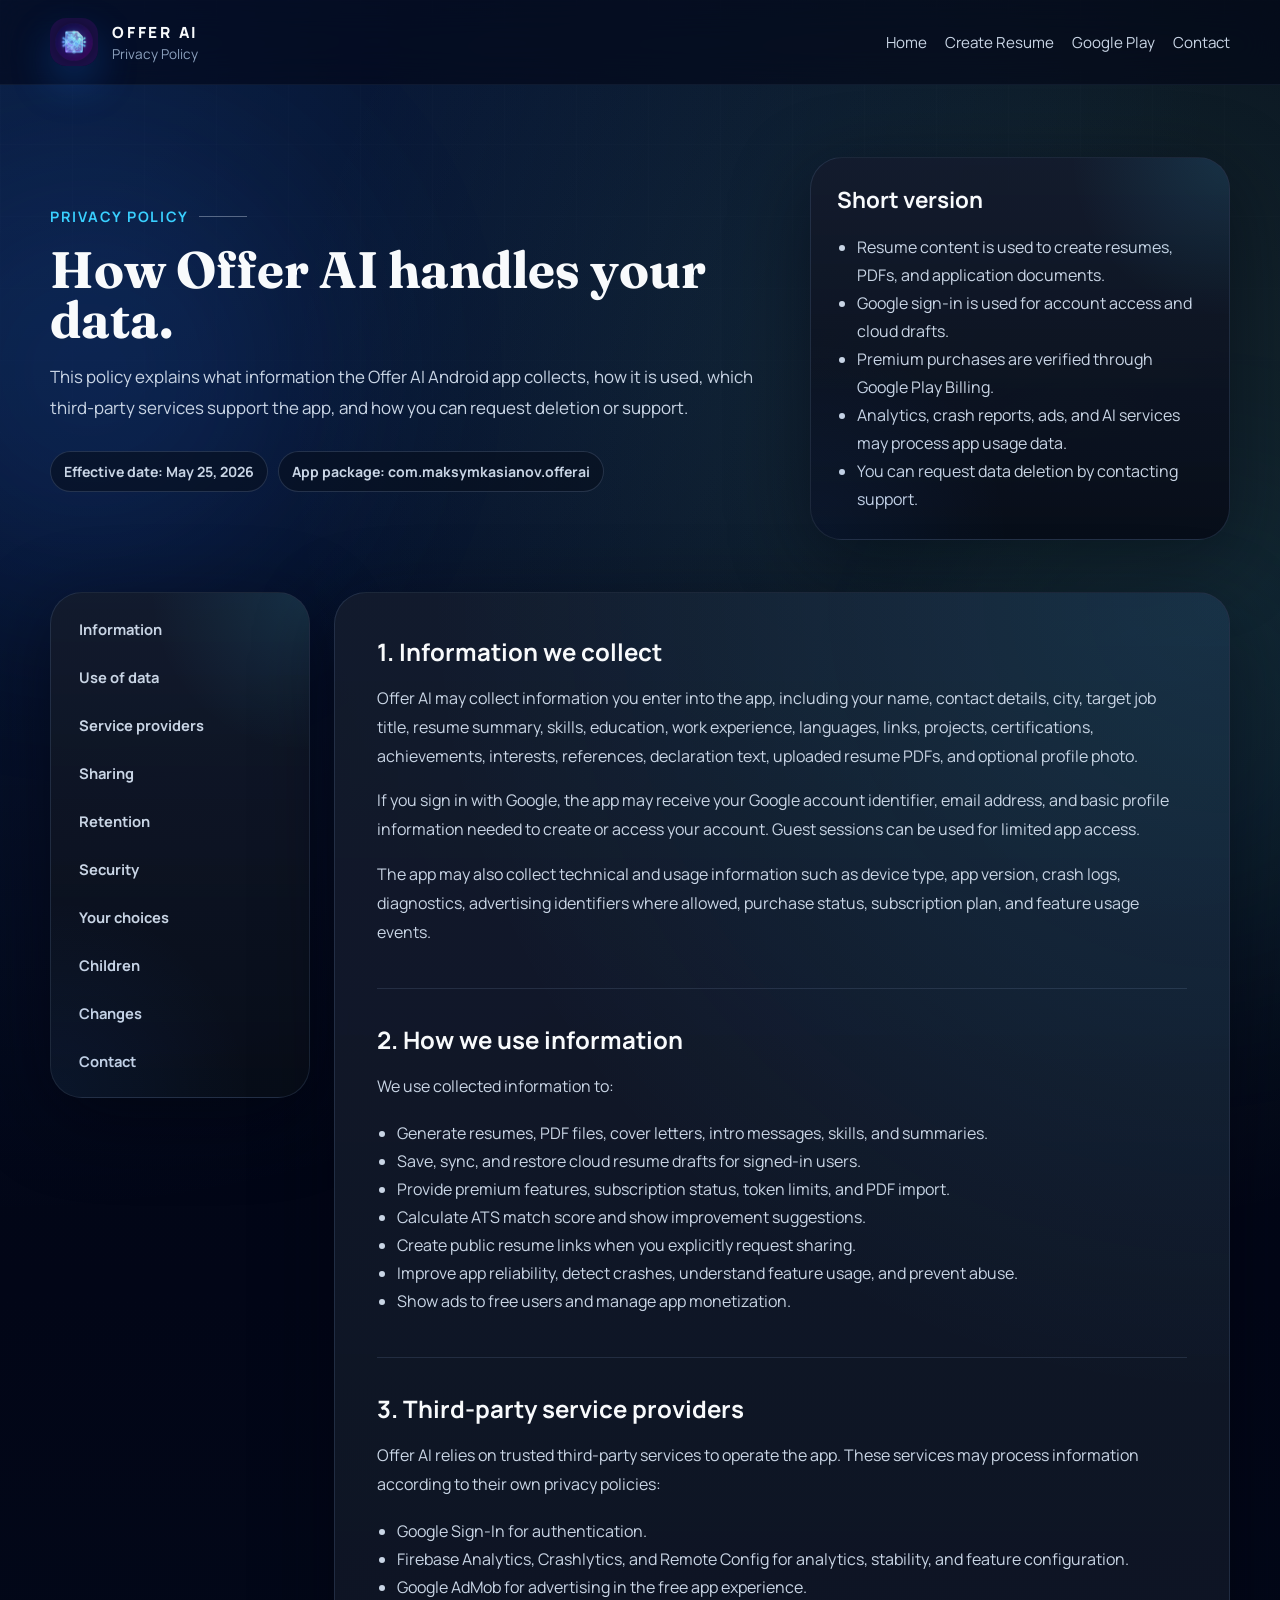
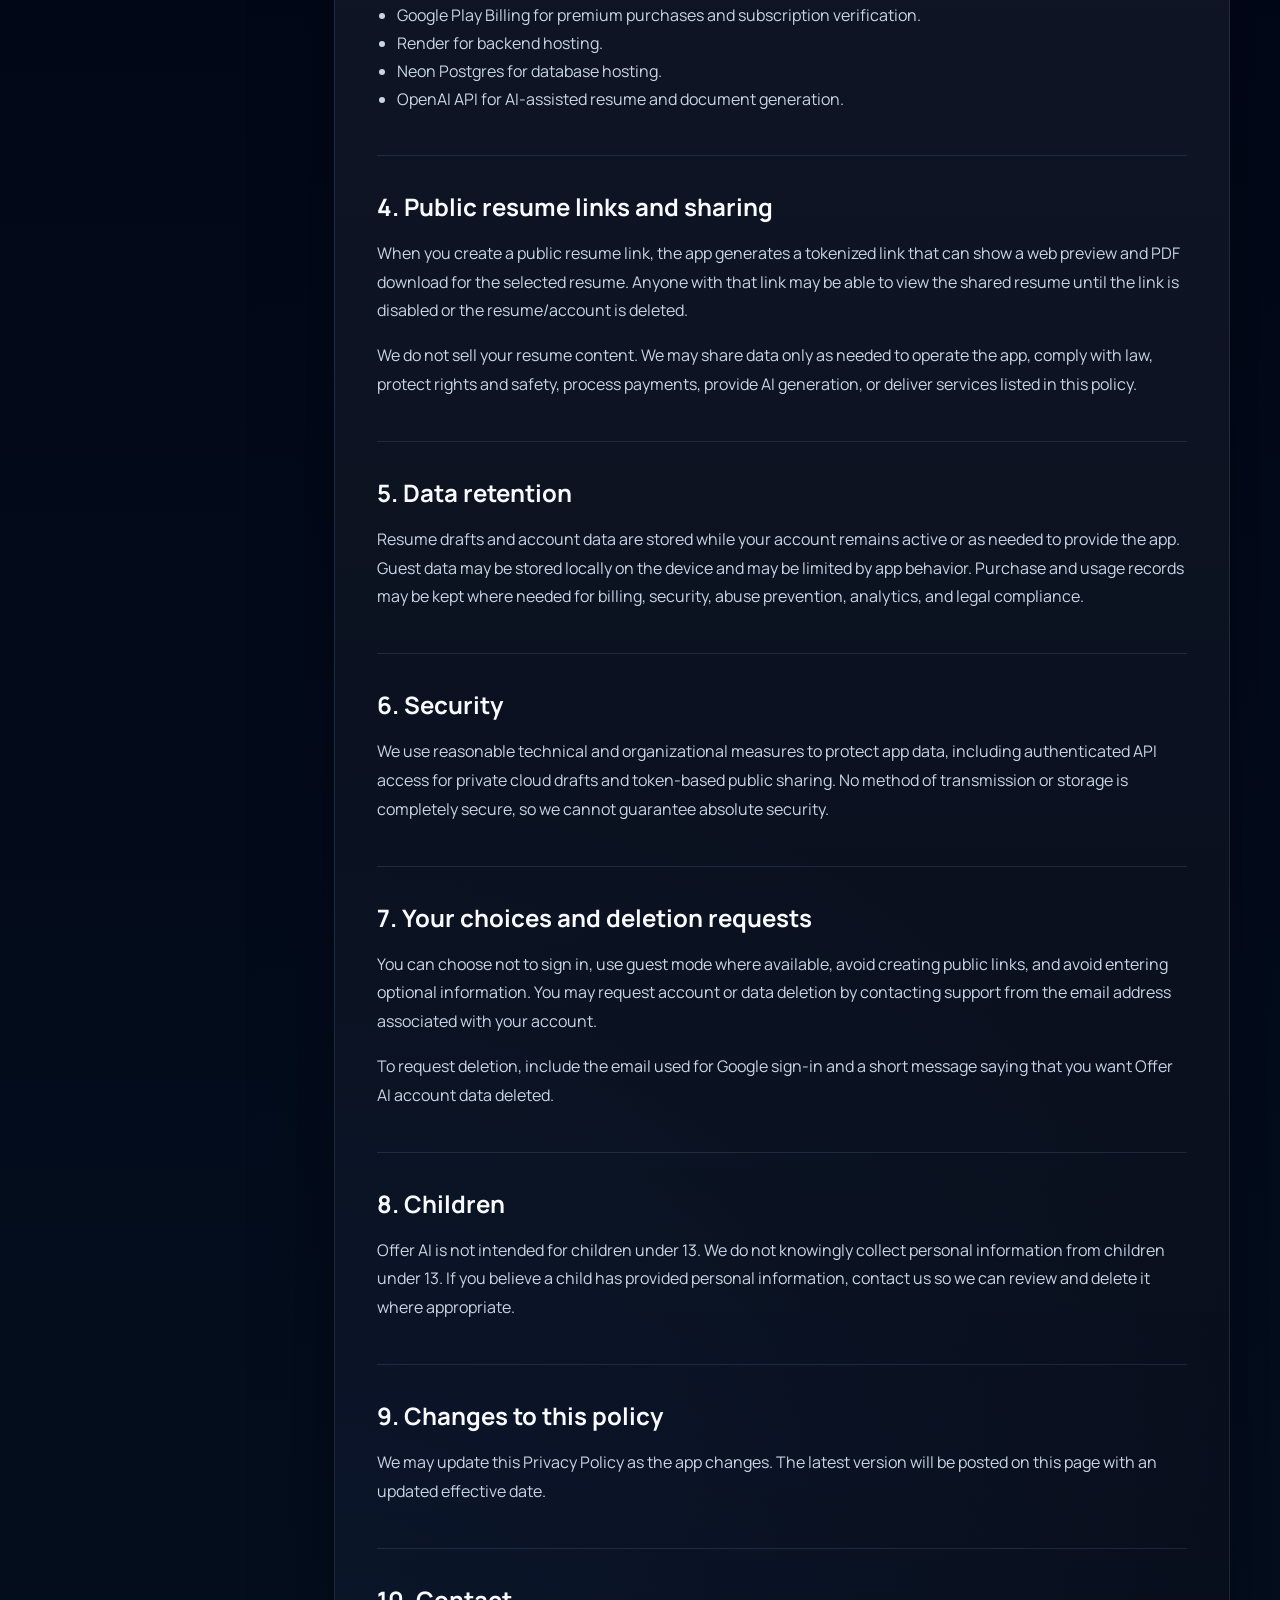
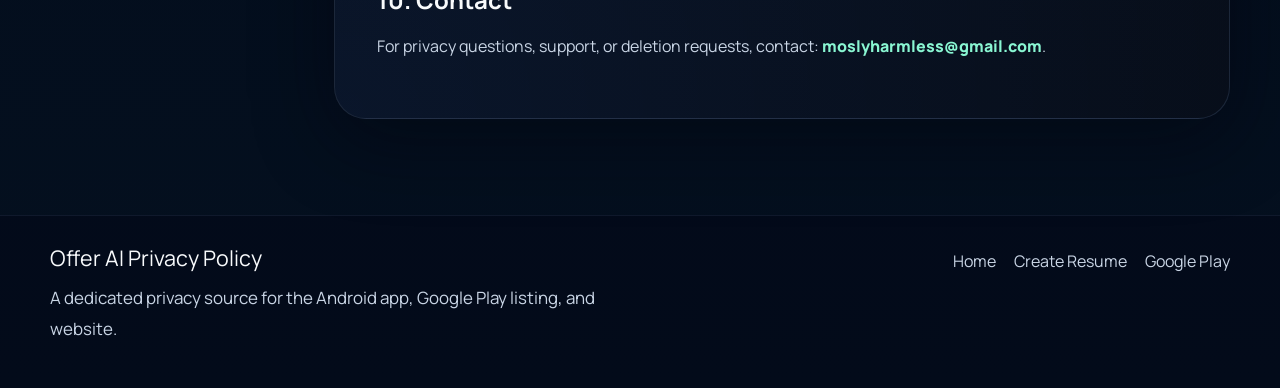
==== privacy.html @ 7796acc6 "Add privacy page & new release UI Introduce a dedicated privacy.html and update the homepage to prom" ====
<!DOCTYPE html>
<html lang="en">
<head>
    <meta charset="utf-8">
    <meta name="viewport" content="width=device-width, initial-scale=1">
    <title>Privacy Policy | Offer AI</title>
    <meta
        name="description"
        content="Privacy Policy for Offer AI, an AI resume builder and application kit app for Android."
    >
    <meta name="theme-color" content="#020617">
    <meta property="og:title" content="Privacy Policy | Offer AI">
    <meta
        property="og:description"
        content="How Offer AI collects, uses, stores, and protects app data."
    >
    <meta property="og:type" content="website">
    <meta property="og:image" content="./assets/img/feature-graphic.png">
    <link rel="icon" type="image/png" href="./assets/img/app-icon.png">
    <link rel="preconnect" href="https://fonts.googleapis.com">
    <link rel="preconnect" href="https://fonts.gstatic.com" crossorigin>
    <link
        href="https://fonts.googleapis.com/css2?family=Fraunces:opsz,wght@9..144,600;9..144,700&family=Manrope:wght@400;500;600;700;800&display=swap"
        rel="stylesheet"
    >
    <link rel="stylesheet" href="./styles.css">
    <script defer src="./site-config.js"></script>
    <script defer src="./script.js"></script>
</head>
<body class="privacy-page">
    <div class="page-glow page-glow-left"></div>
    <div class="page-glow page-glow-right"></div>

    <header class="site-header">
        <div class="container header-inner">
            <a class="brand" href="./index.html" aria-label="Offer AI home">
                <img src="./assets/img/app-icon.png" alt="Offer AI icon" class="brand-mark">
                <span class="brand-copy">
                    <span class="brand-name">Offer AI</span>
                    <span class="brand-subtitle">Privacy Policy</span>
                </span>
            </a>

            <nav class="site-nav" aria-label="Privacy navigation">
                <a href="./index.html">Home</a>
                <a href="./create-resume.html">Create Resume</a>
                <a id="play-store-link" href="#" target="_blank" rel="noreferrer">Google Play</a>
                <a href="#contact-policy">Contact</a>
            </nav>
        </div>
    </header>

    <main>
        <section class="policy-hero">
            <div class="container policy-hero-grid">
                <div>
                    <div class="eyebrow">Privacy Policy</div>
                    <h1>How Offer AI handles your data.</h1>
                    <p>
                        This policy explains what information the Offer AI Android app collects,
                        how it is used, which third-party services support the app, and how you can
                        request deletion or support.
                    </p>
                    <div class="policy-meta">
                        <span>Effective date: May 25, 2026</span>
                        <span>App package: com.maksymkasianov.offerai</span>
                    </div>
                </div>

                <div class="policy-summary-card surface-card">
                    <h2>Short version</h2>
                    <ul>
                        <li>Resume content is used to create resumes, PDFs, and application documents.</li>
                        <li>Google sign-in is used for account access and cloud drafts.</li>
                        <li>Premium purchases are verified through Google Play Billing.</li>
                        <li>Analytics, crash reports, ads, and AI services may process app usage data.</li>
                        <li>You can request data deletion by contacting support.</li>
                    </ul>
                </div>
            </div>
        </section>

        <section class="content-section policy-section">
            <div class="container policy-layout">
                <aside class="policy-nav surface-card" aria-label="Policy sections">
                    <a href="#information">Information</a>
                    <a href="#usage">Use of data</a>
                    <a href="#services">Service providers</a>
                    <a href="#sharing">Sharing</a>
                    <a href="#retention">Retention</a>
                    <a href="#security">Security</a>
                    <a href="#rights">Your choices</a>
                    <a href="#children">Children</a>
                    <a href="#changes">Changes</a>
                    <a href="#contact-policy">Contact</a>
                </aside>

                <article class="policy-card surface-card">
                    <section id="information">
                        <h2>1. Information we collect</h2>
                        <p>
                            Offer AI may collect information you enter into the app, including your
                            name, contact details, city, target job title, resume summary, skills,
                            education, work experience, languages, links, projects, certifications,
                            achievements, interests, references, declaration text, uploaded resume
                            PDFs, and optional profile photo.
                        </p>
                        <p>
                            If you sign in with Google, the app may receive your Google account
                            identifier, email address, and basic profile information needed to create
                            or access your account. Guest sessions can be used for limited app access.
                        </p>
                        <p>
                            The app may also collect technical and usage information such as device
                            type, app version, crash logs, diagnostics, advertising identifiers where
                            allowed, purchase status, subscription plan, and feature usage events.
                        </p>
                    </section>

                    <section id="usage">
                        <h2>2. How we use information</h2>
                        <p>We use collected information to:</p>
                        <ul>
                            <li>Generate resumes, PDF files, cover letters, intro messages, skills, and summaries.</li>
                            <li>Save, sync, and restore cloud resume drafts for signed-in users.</li>
                            <li>Provide premium features, subscription status, token limits, and PDF import.</li>
                            <li>Calculate ATS match score and show improvement suggestions.</li>
                            <li>Create public resume links when you explicitly request sharing.</li>
                            <li>Improve app reliability, detect crashes, understand feature usage, and prevent abuse.</li>
                            <li>Show ads to free users and manage app monetization.</li>
                        </ul>
                    </section>

                    <section id="services">
                        <h2>3. Third-party service providers</h2>
                        <p>
                            Offer AI relies on trusted third-party services to operate the app. These
                            services may process information according to their own privacy policies:
                        </p>
                        <ul>
                            <li>Google Sign-In for authentication.</li>
                            <li>Firebase Analytics, Crashlytics, and Remote Config for analytics, stability, and feature configuration.</li>
                            <li>Google AdMob for advertising in the free app experience.</li>
                            <li>Google Play Billing for premium purchases and subscription verification.</li>
                            <li>Render for backend hosting.</li>
                            <li>Neon Postgres for database hosting.</li>
                            <li>OpenAI API for AI-assisted resume and document generation.</li>
                        </ul>
                    </section>

                    <section id="sharing">
                        <h2>4. Public resume links and sharing</h2>
                        <p>
                            When you create a public resume link, the app generates a tokenized link
                            that can show a web preview and PDF download for the selected resume.
                            Anyone with that link may be able to view the shared resume until the
                            link is disabled or the resume/account is deleted.
                        </p>
                        <p>
                            We do not sell your resume content. We may share data only as needed to
                            operate the app, comply with law, protect rights and safety, process
                            payments, provide AI generation, or deliver services listed in this policy.
                        </p>
                    </section>

                    <section id="retention">
                        <h2>5. Data retention</h2>
                        <p>
                            Resume drafts and account data are stored while your account remains
                            active or as needed to provide the app. Guest data may be stored locally
                            on the device and may be limited by app behavior. Purchase and usage
                            records may be kept where needed for billing, security, abuse prevention,
                            analytics, and legal compliance.
                        </p>
                    </section>

                    <section id="security">
                        <h2>6. Security</h2>
                        <p>
                            We use reasonable technical and organizational measures to protect app
                            data, including authenticated API access for private cloud drafts and
                            token-based public sharing. No method of transmission or storage is
                            completely secure, so we cannot guarantee absolute security.
                        </p>
                    </section>

                    <section id="rights">
                        <h2>7. Your choices and deletion requests</h2>
                        <p>
                            You can choose not to sign in, use guest mode where available, avoid
                            creating public links, and avoid entering optional information. You may
                            request account or data deletion by contacting support from the email
                            address associated with your account.
                        </p>
                        <p>
                            To request deletion, include the email used for Google sign-in and a short
                            message saying that you want Offer AI account data deleted.
                        </p>
                    </section>

                    <section id="children">
                        <h2>8. Children</h2>
                        <p>
                            Offer AI is not intended for children under 13. We do not knowingly collect
                            personal information from children under 13. If you believe a child has
                            provided personal information, contact us so we can review and delete it
                            where appropriate.
                        </p>
                    </section>

                    <section id="changes">
                        <h2>9. Changes to this policy</h2>
                        <p>
                            We may update this Privacy Policy as the app changes. The latest version
                            will be posted on this page with an updated effective date.
                        </p>
                    </section>

                    <section id="contact-policy">
                        <h2>10. Contact</h2>
                        <p>
                            For privacy questions, support, or deletion requests, contact:
                            <a href="mailto:moslyharmless@gmail.com">moslyharmless@gmail.com</a>.
                        </p>
                    </section>
                </article>
            </div>
        </section>
    </main>

    <footer class="site-footer">
        <div class="container footer-inner">
            <div>
                <div class="footer-brand">Offer AI Privacy Policy</div>
                <p class="footer-copy">
                    A dedicated privacy source for the Android app, Google Play listing, and website.
                </p>
            </div>

            <div class="footer-links">
                <a href="./index.html">Home</a>
                <a href="./create-resume.html">Create Resume</a>
                <a id="footer-play-link" href="#" target="_blank" rel="noreferrer">Google Play</a>
            </div>
        </div>
    </footer>
</body>
</html>
---- styles.css ----
:root {
    --bg: #020617;
    --surface: rgba(11, 17, 32, 0.82);
    --surface-strong: rgba(23, 32, 51, 0.92);
    --surface-border: rgba(72, 93, 129, 0.32);
    --text: #f8fafc;
    --muted: #c9d5e5;
    --muted-soft: #8da2bf;
    --cyan: #39d0ff;
    --mint: #89f6d2;
    --blue: #2c7bff;
    --rose: #ff8a9a;
    --amber: #ffd166;
    --glow: rgba(57, 208, 255, 0.2);
    --shadow: 0 20px 80px rgba(1, 4, 12, 0.48);
    --radius-xl: 32px;
    --radius-lg: 24px;
    --radius-md: 18px;
    --radius-sm: 14px;
    --container: 1180px;
    --ease: cubic-bezier(0.22, 1, 0.36, 1);
}

* {
    box-sizing: border-box;
}

html {
    scroll-behavior: smooth;
}

body {
    margin: 0;
    min-width: 320px;
    font-family: "Manrope", sans-serif;
    color: var(--text);
    background:
        radial-gradient(circle at top left, rgba(44, 123, 255, 0.2), transparent 32%),
        radial-gradient(circle at 85% 12%, rgba(137, 246, 210, 0.14), transparent 24%),
        linear-gradient(180deg, #030917 0%, #020617 36%, #04101f 100%);
    overflow-x: hidden;
}

body::before {
    content: "";
    position: fixed;
    inset: 0;
    pointer-events: none;
    background:
        linear-gradient(rgba(255, 255, 255, 0.018) 1px, transparent 1px),
        linear-gradient(90deg, rgba(255, 255, 255, 0.018) 1px, transparent 1px);
    background-size: 72px 72px;
    mask-image: linear-gradient(180deg, rgba(0, 0, 0, 0.78), transparent 72%);
    z-index: 0;
}

img {
    display: block;
    max-width: 100%;
}

a {
    color: inherit;
    text-decoration: none;
}

button,
input,
select,
textarea {
    font: inherit;
}

.page-glow {
    position: fixed;
    inset: auto;
    width: 420px;
    height: 420px;
    border-radius: 50%;
    filter: blur(120px);
    opacity: 0.35;
    pointer-events: none;
    z-index: 0;
}

.page-glow-left {
    top: 160px;
    left: -120px;
    background: rgba(44, 123, 255, 0.45);
}

.page-glow-right {
    top: 520px;
    right: -120px;
    background: rgba(57, 208, 255, 0.22);
}

.container {
    position: relative;
    z-index: 1;
    width: min(calc(100% - 40px), var(--container));
    margin: 0 auto;
}

.site-header {
    position: sticky;
    top: 0;
    z-index: 10;
    backdrop-filter: blur(18px);
    background: rgba(2, 6, 23, 0.6);
    border-bottom: 1px solid rgba(95, 117, 155, 0.12);
}

.header-inner {
    display: flex;
    align-items: center;
    justify-content: space-between;
    gap: 20px;
    padding: 18px 0;
}

.brand {
    display: inline-flex;
    align-items: center;
    gap: 14px;
}

.brand-mark {
    width: 48px;
    height: 48px;
    border-radius: 16px;
    box-shadow: 0 18px 40px rgba(22, 121, 255, 0.25);
}

.brand-copy {
    display: flex;
    flex-direction: column;
    gap: 2px;
}

.brand-name {
    font-size: 0.96rem;
    font-weight: 800;
    letter-spacing: 0.18em;
    text-transform: uppercase;
}

.brand-subtitle {
    font-size: 0.85rem;
    color: var(--muted-soft);
}

.site-nav {
    display: flex;
    flex-wrap: wrap;
    justify-content: flex-end;
    gap: 18px;
}

.site-nav a {
    color: var(--muted);
    font-size: 0.95rem;
    transition: color 0.22s ease;
}

.site-nav a:hover,
.site-nav a:focus-visible {
    color: var(--text);
}

.hero-section {
    padding: 72px 0 28px;
}

.hero-grid {
    display: grid;
    grid-template-columns: minmax(0, 1fr) minmax(340px, 490px);
    align-items: center;
    gap: 44px;
}

.eyebrow {
    display: inline-flex;
    align-items: center;
    gap: 10px;
    color: var(--cyan);
    font-size: 0.9rem;
    font-weight: 700;
    letter-spacing: 0.12em;
    text-transform: uppercase;
}

.eyebrow::after {
    content: "";
    width: 48px;
    height: 1px;
    background: rgba(201, 213, 229, 0.4);
}

.hero-copy h1,
.section-heading h2 {
    margin: 18px 0 0;
    font-family: "Fraunces", serif;
    font-size: clamp(3.2rem, 5vw, 5.3rem);
    line-height: 0.96;
    letter-spacing: 0;
}

.hero-lead,
.section-heading p,
.stat-card p,
.feature-card p,
.review-card p,
.contact-copy p,
.footer-copy,
.hero-note {
    color: var(--muted);
    font-size: 1.06rem;
    line-height: 1.8;
}

.hero-lead {
    max-width: 640px;
    margin: 24px 0 0;
}

.hero-actions,
.form-actions {
    display: flex;
    flex-wrap: wrap;
    gap: 14px;
    margin-top: 32px;
}

.button {
    display: inline-flex;
    align-items: center;
    justify-content: center;
    min-height: 54px;
    padding: 0 22px;
    border-radius: 999px;
    border: 1px solid transparent;
    font-size: 0.98rem;
    font-weight: 700;
    transition:
        transform 0.22s var(--ease),
        box-shadow 0.22s var(--ease),
        border-color 0.22s var(--ease),
        background 0.22s var(--ease);
}

.button:hover,
.button:focus-visible {
    transform: translateY(-1px);
}

.button-primary {
    color: #04101f;
    background: linear-gradient(135deg, var(--cyan), var(--mint));
    box-shadow: 0 18px 50px rgba(57, 208, 255, 0.28);
}

.button-primary:hover,
.button-primary:focus-visible {
    box-shadow: 0 24px 70px rgba(57, 208, 255, 0.36);
}

.button-secondary {
    color: var(--text);
    border-color: rgba(129, 151, 188, 0.28);
    background: rgba(10, 18, 34, 0.48);
}

.button-secondary:hover,
.button-secondary:focus-visible {
    border-color: rgba(141, 162, 191, 0.46);
    background: rgba(15, 24, 42, 0.8);
}

.hero-pills {
    display: flex;
    flex-wrap: wrap;
    gap: 12px;
    margin-top: 30px;
}

.hero-pills span,
.stat-label,
.feature-kicker {
    display: inline-flex;
    align-items: center;
    padding: 10px 14px;
    border-radius: 999px;
    color: var(--muted);
    background: rgba(10, 18, 34, 0.62);
    border: 1px solid rgba(107, 127, 161, 0.18);
    font-size: 0.9rem;
    font-weight: 600;
}

.hero-note {
    max-width: 640px;
    margin-top: 18px;
}

.hero-visual {
    position: relative;
    min-height: 640px;
}

.hero-card {
    position: absolute;
    overflow: hidden;
    border: 1px solid rgba(106, 128, 165, 0.18);
    border-radius: 32px;
    background: rgba(11, 17, 32, 0.72);
    box-shadow: var(--shadow);
    transform: translateZ(0);
    transition: transform 0.35s var(--ease), border-color 0.35s var(--ease);
}

.hero-card:hover {
    border-color: rgba(137, 246, 210, 0.38);
    transform: translateY(-4px);
}

.hero-card img {
    width: 100%;
    height: 100%;
    object-fit: cover;
}

.hero-card-main {
    right: 20px;
    top: 24px;
    width: min(100%, 320px);
    height: 620px;
}

.hero-card-float {
    width: 190px;
    height: 396px;
}

.hero-card-left {
    left: 0;
    bottom: 72px;
}

.hero-card-right {
    right: 0;
    bottom: 0;
}

.stat-section {
    padding: 12px 0 12px;
}

.stat-grid,
.feature-grid,
.review-grid,
.contact-grid {
    display: grid;
    gap: 20px;
}

.stat-grid {
    grid-template-columns: repeat(3, minmax(0, 1fr));
}

.surface-card {
    position: relative;
    overflow: hidden;
    border: 1px solid var(--surface-border);
    border-radius: var(--radius-xl);
    background:
        linear-gradient(180deg, rgba(25, 35, 54, 0.55), rgba(7, 13, 24, 0.85)),
        var(--surface);
    box-shadow: var(--shadow);
}

.surface-card::before {
    content: "";
    position: absolute;
    inset: 0;
    background:
        radial-gradient(circle at top right, rgba(57, 208, 255, 0.12), transparent 28%),
        radial-gradient(circle at bottom left, rgba(44, 123, 255, 0.08), transparent 35%);
    pointer-events: none;
}

.stat-card,
.feature-card,
.review-card,
.feedback-form {
    padding: 26px 26px 28px;
}

.release-section {
    padding-top: 78px;
}

.release-grid {
    display: grid;
    grid-template-columns: minmax(0, 0.95fr) minmax(0, 1.05fr);
    gap: 28px;
    align-items: stretch;
}

.release-heading {
    margin-bottom: 0;
    align-self: center;
}

.release-panel {
    display: grid;
    grid-template-columns: repeat(2, minmax(0, 1fr));
    gap: 14px;
    padding: 18px;
    border: 1px solid rgba(137, 246, 210, 0.16);
    border-radius: var(--radius-xl);
    background:
        radial-gradient(circle at 10% 20%, rgba(137, 246, 210, 0.12), transparent 32%),
        radial-gradient(circle at 90% 10%, rgba(57, 208, 255, 0.16), transparent 34%),
        rgba(6, 13, 26, 0.72);
    box-shadow: var(--shadow);
}

.release-item {
    min-height: 188px;
    padding: 20px;
    border: 1px solid rgba(106, 128, 165, 0.2);
    border-radius: var(--radius-lg);
    background: rgba(8, 15, 29, 0.68);
}

.release-item span,
.poster-copy span {
    display: inline-flex;
    min-height: 30px;
    align-items: center;
    padding: 0 11px;
    border-radius: 999px;
    color: #06111f;
    background: linear-gradient(135deg, var(--cyan), var(--mint));
    font-size: 0.75rem;
    font-weight: 900;
    text-transform: uppercase;
}

.release-item h3 {
    margin: 20px 0 0;
    font-size: 1.22rem;
}

.release-item p {
    margin: 10px 0 0;
    color: var(--muted);
    line-height: 1.65;
}

.stat-card strong,
.feature-card h3,
.review-card h3,
.contact-copy h2,
.footer-brand {
    display: block;
    margin-top: 18px;
    font-size: 1.34rem;
    line-height: 1.35;
}

.content-section {
    padding: 92px 0 0;
}

section[id] {
    scroll-margin-top: 112px;
}

.section-heading {
    max-width: 760px;
    margin-bottom: 34px;
}

.section-heading h2 {
    font-size: clamp(2.4rem, 4vw, 4.3rem);
}

.feature-grid {
    grid-template-columns: repeat(2, minmax(0, 1fr));
}

.feature-card {
    min-height: 230px;
}

.feature-kicker {
    color: var(--cyan);
}

.template-showcase {
    padding-top: 86px;
}

.showcase-grid {
    display: grid;
    grid-template-columns: minmax(220px, 0.78fr) minmax(220px, 0.78fr) minmax(0, 1fr);
    gap: 22px;
    align-items: center;
}

.premium-poster {
    position: relative;
    min-height: 540px;
    overflow: hidden;
    border: 1px solid rgba(137, 246, 210, 0.18);
    border-radius: 34px;
    background:
        radial-gradient(circle at top, rgba(57, 208, 255, 0.18), transparent 38%),
        rgba(4, 11, 23, 0.88);
    box-shadow: var(--shadow);
}

.poster-secondary {
    transform: translateY(42px);
}

.premium-poster img {
    width: 100%;
    height: 100%;
    min-height: 540px;
    object-fit: cover;
    opacity: 0.78;
}

.premium-poster::after {
    content: "";
    position: absolute;
    inset: 0;
    background: linear-gradient(180deg, transparent 38%, rgba(2, 6, 23, 0.92));
}

.poster-copy {
    position: absolute;
    z-index: 1;
    left: 20px;
    right: 20px;
    bottom: 22px;
}

.poster-copy strong {
    display: block;
    margin-top: 14px;
    font-size: 1.52rem;
    line-height: 1.15;
}

.showcase-copy h2,
.privacy-preview h2,
.policy-hero h1 {
    margin: 18px 0 0;
    font-family: "Fraunces", serif;
    font-size: clamp(2.4rem, 4vw, 4.4rem);
    line-height: 0.98;
}

.showcase-copy p,
.privacy-preview p,
.policy-hero p {
    color: var(--muted);
    font-size: 1.06rem;
    line-height: 1.8;
}

.builder-section {
    padding-top: 86px;
}

.builder-shell {
    position: relative;
    z-index: 1;
    padding: 28px;
    border: 1px solid rgba(111, 136, 178, 0.24);
    border-radius: var(--radius-xl);
    background:
        linear-gradient(140deg, rgba(13, 22, 38, 0.94), rgba(8, 17, 30, 0.88) 56%, rgba(22, 18, 34, 0.9)),
        rgba(8, 15, 29, 0.92);
    box-shadow: var(--shadow);
}

.builder-topbar {
    display: flex;
    justify-content: space-between;
    gap: 28px;
    padding: 10px 8px 28px;
}

.builder-topbar h2 {
    max-width: 760px;
    margin: 18px 0 0;
    font-family: "Fraunces", serif;
    font-size: clamp(2.4rem, 4vw, 4.8rem);
    line-height: 0.98;
    letter-spacing: 0;
}

.builder-topbar p {
    max-width: 720px;
    margin: 18px 0 0;
    color: var(--muted);
    font-size: 1.04rem;
    line-height: 1.75;
}

.builder-status {
    min-width: 190px;
    align-self: flex-start;
    display: grid;
    gap: 9px;
    justify-items: end;
    padding: 16px;
    border: 1px solid rgba(137, 246, 210, 0.2);
    border-radius: var(--radius-lg);
    background: rgba(3, 10, 21, 0.62);
}

.builder-status span {
    display: inline-flex;
    align-items: center;
    min-height: 30px;
    padding: 0 12px;
    border-radius: 999px;
    color: #06111f;
    background: linear-gradient(135deg, var(--amber), var(--mint));
    font-size: 0.78rem;
    font-weight: 800;
    text-transform: uppercase;
}

.builder-status strong {
    color: var(--text);
    font-size: 1.04rem;
}

.builder-grid {
    display: grid;
    grid-template-columns: minmax(0, 1.1fr) minmax(360px, 0.9fr);
    gap: 22px;
    align-items: start;
}

.resume-builder,
.builder-preview {
    display: grid;
    gap: 18px;
}

.builder-progress {
    display: grid;
    grid-template-columns: repeat(4, minmax(0, 1fr));
    gap: 10px;
}

.progress-step {
    min-height: 42px;
    display: inline-flex;
    align-items: center;
    justify-content: center;
    border: 1px solid rgba(113, 135, 170, 0.2);
    border-radius: 999px;
    color: var(--muted-soft);
    background: rgba(8, 15, 29, 0.68);
    font-size: 0.86rem;
    font-weight: 800;
}

.progress-step.is-active {
    color: #06111f;
    background: linear-gradient(135deg, var(--cyan), var(--mint));
}

.builder-panel,
.builder-preview,
.generated-output {
    position: relative;
    overflow: hidden;
    border: 1px solid rgba(91, 114, 150, 0.28);
    border-radius: var(--radius-lg);
    background: rgba(4, 11, 23, 0.72);
}

.builder-panel {
    display: grid;
    gap: 20px;
    padding: 22px;
}

.panel-heading {
    position: relative;
    z-index: 1;
    display: flex;
    gap: 14px;
    align-items: flex-start;
}

.panel-heading > span {
    flex: 0 0 auto;
    display: inline-flex;
    align-items: center;
    justify-content: center;
    width: 40px;
    height: 40px;
    border-radius: 14px;
    color: #06111f;
    background: linear-gradient(135deg, var(--cyan), var(--mint));
    font-size: 0.86rem;
    font-weight: 900;
}

.panel-heading h3 {
    margin: 0;
    font-size: 1.18rem;
}

.panel-heading p {
    margin: 6px 0 0;
    color: var(--muted-soft);
    line-height: 1.6;
}

.panel-heading.compact h3 {
    font-size: 1.05rem;
}

.builder-fields {
    position: relative;
    z-index: 1;
    display: grid;
    gap: 16px;
}

.builder-fields.two-columns {
    grid-template-columns: repeat(2, minmax(0, 1fr));
}

.field select {
    width: 100%;
    border: 1px solid rgba(108, 131, 170, 0.24);
    border-radius: var(--radius-md);
    color: var(--text);
    background: rgba(8, 15, 29, 0.92);
    padding: 16px 18px;
    outline: none;
    transition: border-color 0.18s ease, box-shadow 0.18s ease;
}

.field select:focus {
    border-color: rgba(57, 208, 255, 0.46);
    box-shadow: 0 0 0 4px rgba(57, 208, 255, 0.12);
}

.builder-actions {
    display: grid;
    grid-template-columns: repeat(4, minmax(0, 1fr));
    gap: 12px;
}

.builder-actions .button {
    min-height: 50px;
    padding: 0 16px;
}

.builder-preview {
    position: sticky;
    top: 96px;
    padding: 18px;
}

.preview-toolbar {
    display: flex;
    align-items: center;
    justify-content: space-between;
    gap: 16px;
}

.preview-toolbar span {
    display: block;
    color: var(--muted-soft);
    font-size: 0.82rem;
    font-weight: 800;
    text-transform: uppercase;
}

.preview-toolbar strong {
    display: block;
    margin-top: 4px;
    font-size: 1rem;
}

.icon-button {
    min-width: 72px;
    min-height: 40px;
    border: 1px solid rgba(129, 151, 188, 0.28);
    border-radius: 999px;
    color: var(--text);
    background: rgba(12, 20, 34, 0.82);
    cursor: pointer;
    font-weight: 800;
}

.resume-preview-card {
    position: relative;
    z-index: 1;
    display: grid;
    gap: 18px;
    min-height: 520px;
    padding: 28px;
    border-radius: var(--radius-md);
    color: #0f172a;
    background:
        linear-gradient(180deg, rgba(255, 255, 255, 0.98), rgba(238, 247, 255, 0.96));
    box-shadow: 0 22px 80px rgba(0, 0, 0, 0.28);
}

.resume-preview-head {
    padding-bottom: 18px;
    border-bottom: 2px solid rgba(44, 123, 255, 0.16);
}

.resume-preview-head h3 {
    margin: 0;
    color: #07111f;
    font-size: 1.9rem;
    line-height: 1.05;
}

.resume-preview-head p {
    margin: 10px 0 0;
    color: #40516d;
    font-size: 0.9rem;
    line-height: 1.6;
}

.resume-preview-section span {
    display: block;
    margin-bottom: 8px;
    color: #2c7bff;
    font-size: 0.78rem;
    font-weight: 900;
    text-transform: uppercase;
}

.resume-preview-section p,
.resume-preview-section li {
    color: #243147;
    font-size: 0.92rem;
    line-height: 1.65;
}

.resume-preview-section p {
    margin: 0;
}

.resume-preview-section ul {
    margin: 0;
    padding-left: 18px;
}

.generated-output {
    display: grid;
    gap: 16px;
    padding: 18px;
}

.generated-output pre {
    position: relative;
    z-index: 1;
    min-height: 170px;
    max-height: 320px;
    margin: 0;
    overflow: auto;
    white-space: pre-wrap;
    color: var(--muted);
    font-family: "Manrope", sans-serif;
    font-size: 0.94rem;
    line-height: 1.65;
}

.screen-grid {
    display: grid;
    grid-template-columns: repeat(5, minmax(0, 1fr));
    gap: 18px;
}

.screen-card {
    padding: 16px;
    border-radius: 28px;
}

.screen-card img {
    width: 100%;
    aspect-ratio: 9 / 18.8;
    object-fit: cover;
    border-radius: 22px;
}

.screen-card figcaption {
    margin-top: 16px;
    color: var(--muted);
    font-size: 0.92rem;
    line-height: 1.5;
}

.review-grid {
    grid-template-columns: repeat(3, minmax(0, 1fr));
}

.review-stars {
    color: var(--mint);
    letter-spacing: 0.2em;
    font-size: 0;
}

.review-stars::before {
    content: "\2605\2605\2605\2605\2605";
    font-size: 1rem;
    letter-spacing: 0.18em;
}

.privacy-preview-section {
    padding-top: 86px;
}

.privacy-preview {
    display: grid;
    grid-template-columns: minmax(0, 1fr) auto;
    gap: 24px;
    align-items: center;
    padding: 30px;
    border: 1px solid rgba(137, 246, 210, 0.2);
    border-radius: var(--radius-xl);
    background:
        radial-gradient(circle at 12% 20%, rgba(137, 246, 210, 0.16), transparent 34%),
        linear-gradient(135deg, rgba(13, 22, 38, 0.94), rgba(6, 13, 26, 0.9));
    box-shadow: var(--shadow);
}

.privacy-preview h2,
.privacy-preview p {
    max-width: 780px;
}

.policy-hero {
    padding: 72px 0 0;
}

.policy-hero-grid {
    display: grid;
    grid-template-columns: minmax(0, 1fr) minmax(320px, 420px);
    gap: 34px;
    align-items: center;
}

.policy-meta {
    display: flex;
    flex-wrap: wrap;
    gap: 10px;
    margin-top: 28px;
}

.policy-meta span {
    display: inline-flex;
    padding: 10px 13px;
    border: 1px solid rgba(129, 151, 188, 0.24);
    border-radius: 999px;
    color: var(--muted);
    background: rgba(8, 15, 29, 0.62);
    font-size: 0.88rem;
    font-weight: 700;
}

.policy-summary-card {
    padding: 26px;
}

.policy-summary-card h2 {
    margin: 0;
    font-size: 1.4rem;
}

.policy-summary-card ul,
.policy-card ul {
    margin: 18px 0 0;
    padding-left: 20px;
    color: var(--muted);
    line-height: 1.75;
}

.policy-section {
    padding-top: 52px;
    padding-bottom: 96px;
}

.policy-layout {
    display: grid;
    grid-template-columns: 260px minmax(0, 1fr);
    gap: 24px;
    align-items: start;
}

.policy-nav {
    position: sticky;
    top: 102px;
    display: grid;
    gap: 8px;
    padding: 16px;
}

.policy-nav a {
    padding: 10px 12px;
    border-radius: 12px;
    color: var(--muted);
    font-size: 0.92rem;
    font-weight: 700;
}

.policy-nav a:hover,
.policy-nav a:focus-visible {
    color: var(--text);
    background: rgba(57, 208, 255, 0.1);
}

.policy-card {
    padding: clamp(24px, 4vw, 42px);
}

.policy-card section {
    position: relative;
    z-index: 1;
    scroll-margin-top: 122px;
}

.policy-card section + section {
    margin-top: 42px;
    padding-top: 34px;
    border-top: 1px solid rgba(129, 151, 188, 0.18);
}

.policy-card h2 {
    margin: 0;
    font-size: 1.5rem;
}

.policy-card p {
    color: var(--muted);
    line-height: 1.8;
}

.policy-card a {
    color: var(--mint);
    font-weight: 800;
}

.contact-section {
    padding-bottom: 96px;
}

.contact-grid {
    grid-template-columns: minmax(0, 0.9fr) minmax(0, 1.1fr);
    align-items: start;
}

.contact-copy h2 {
    font-family: "Fraunces", serif;
    font-size: clamp(2rem, 4vw, 3.5rem);
    line-height: 1;
}

.contact-points {
    margin: 24px 0 0;
    padding: 0;
    list-style: none;
    color: var(--muted);
}

.contact-points li {
    position: relative;
    padding-left: 22px;
    margin-top: 14px;
    line-height: 1.75;
}

.contact-points li::before {
    content: "";
    position: absolute;
    left: 0;
    top: 11px;
    width: 8px;
    height: 8px;
    border-radius: 50%;
    background: linear-gradient(135deg, var(--cyan), var(--mint));
    box-shadow: 0 0 0 8px rgba(57, 208, 255, 0.08);
}

.feedback-form {
    display: grid;
    gap: 18px;
}

.field {
    display: grid;
    gap: 10px;
}

.field span {
    color: var(--text);
    font-size: 0.95rem;
    font-weight: 700;
}

.field input,
.field textarea {
    width: 100%;
    border: 1px solid rgba(108, 131, 170, 0.24);
    border-radius: var(--radius-md);
    color: var(--text);
    background: rgba(8, 15, 29, 0.92);
    padding: 16px 18px;
    outline: none;
    transition: border-color 0.18s ease, box-shadow 0.18s ease;
}

.field textarea {
    resize: vertical;
    min-height: 168px;
}

.field input:focus,
.field textarea:focus {
    border-color: rgba(57, 208, 255, 0.46);
    box-shadow: 0 0 0 4px rgba(57, 208, 255, 0.12);
}

.form-status {
    min-height: 24px;
    margin: 4px 0 0;
    color: var(--muted-soft);
    font-size: 0.92rem;
}

.site-footer {
    border-top: 1px solid rgba(95, 117, 155, 0.14);
    padding: 28px 0 44px;
    background: rgba(2, 6, 23, 0.5);
}

.footer-inner {
    display: flex;
    justify-content: space-between;
    gap: 24px;
}

.footer-brand {
    margin-top: 0;
}

.footer-copy {
    max-width: 560px;
    margin: 10px 0 0;
}

.footer-links {
    display: flex;
    flex-wrap: wrap;
    justify-content: flex-end;
    align-content: flex-start;
    gap: 18px;
    padding-top: 6px;
}

.footer-links a {
    color: var(--muted);
}

.footer-links a:hover,
.footer-links a:focus-visible {
    color: var(--text);
}

@media (max-width: 1180px) {
    .hero-grid,
    .builder-grid,
    .contact-grid,
    .screen-grid,
    .release-grid,
    .showcase-grid,
    .policy-hero-grid,
    .policy-layout {
        grid-template-columns: 1fr;
    }

    .hero-visual {
        min-height: 760px;
        max-width: 560px;
        margin: 0 auto;
    }

    .screen-grid {
        gap: 20px;
    }

    .screen-card {
        max-width: 360px;
        margin: 0 auto;
    }

    .builder-preview {
        position: relative;
        top: auto;
    }

    .policy-nav {
        position: relative;
        top: auto;
        grid-template-columns: repeat(2, minmax(0, 1fr));
    }
}

@media (max-width: 960px) {
    .stat-grid,
    .feature-grid,
    .review-grid,
    .release-panel {
        grid-template-columns: 1fr;
    }

    .header-inner {
        align-items: flex-start;
        flex-direction: column;
    }

    .site-nav {
        justify-content: flex-start;
    }

    .builder-topbar {
        flex-direction: column;
    }

    .builder-status {
        justify-items: start;
        min-width: 0;
    }

    .builder-fields.two-columns,
    .builder-actions,
    .builder-progress {
        grid-template-columns: 1fr;
    }

    .poster-secondary {
        transform: none;
    }

    .privacy-preview {
        grid-template-columns: 1fr;
    }
}

@media (max-width: 760px) {
    .container {
        width: min(calc(100% - 28px), var(--container));
    }

    .hero-section {
        padding-top: 52px;
    }

    section[id] {
        scroll-margin-top: 154px;
    }

    .hero-visual {
        min-height: 560px;
    }

    .hero-card-main {
        right: 0;
        width: min(100%, 270px);
        height: 520px;
    }

    .hero-card-float {
        width: 140px;
        height: 290px;
    }

    .hero-card-left {
        left: 0;
        bottom: 40px;
    }

    .hero-card-right {
        right: 0;
        bottom: 0;
    }

    .stat-card,
    .feature-card,
    .review-card,
    .feedback-form,
    .builder-panel,
    .screen-card,
    .policy-card,
    .policy-summary-card {
        padding: 22px;
    }

    .release-panel {
        padding: 12px;
    }

    .release-item {
        min-height: auto;
    }

    .premium-poster,
    .premium-poster img {
        min-height: 460px;
    }

    .policy-nav {
        grid-template-columns: 1fr;
    }

    .builder-shell {
        padding: 16px;
        border-radius: 24px;
    }

    .builder-topbar {
        padding: 6px 4px 18px;
    }

    .resume-preview-card {
        min-height: auto;
        padding: 22px;
    }

    .button {
        width: 100%;
    }

    .footer-inner {
        flex-direction: column;
    }

    .footer-links {
        justify-content: flex-start;
    }
}
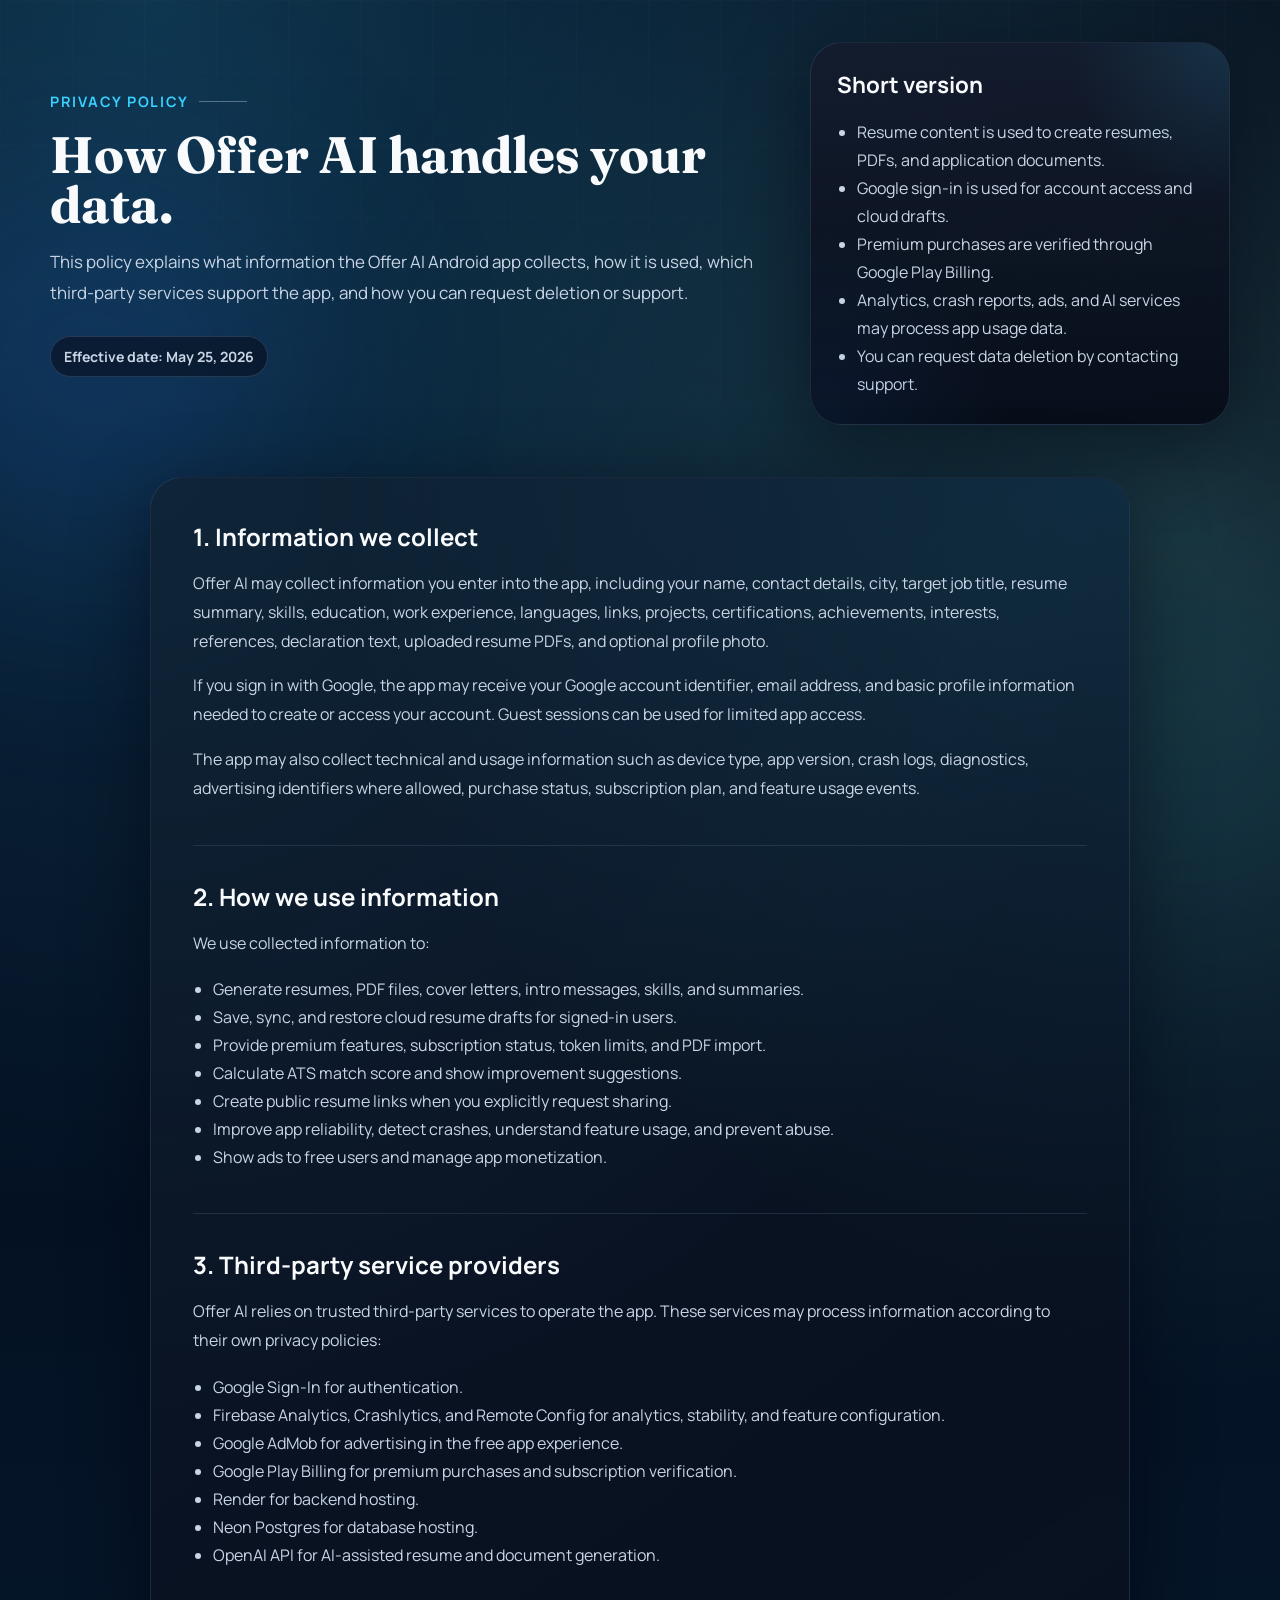
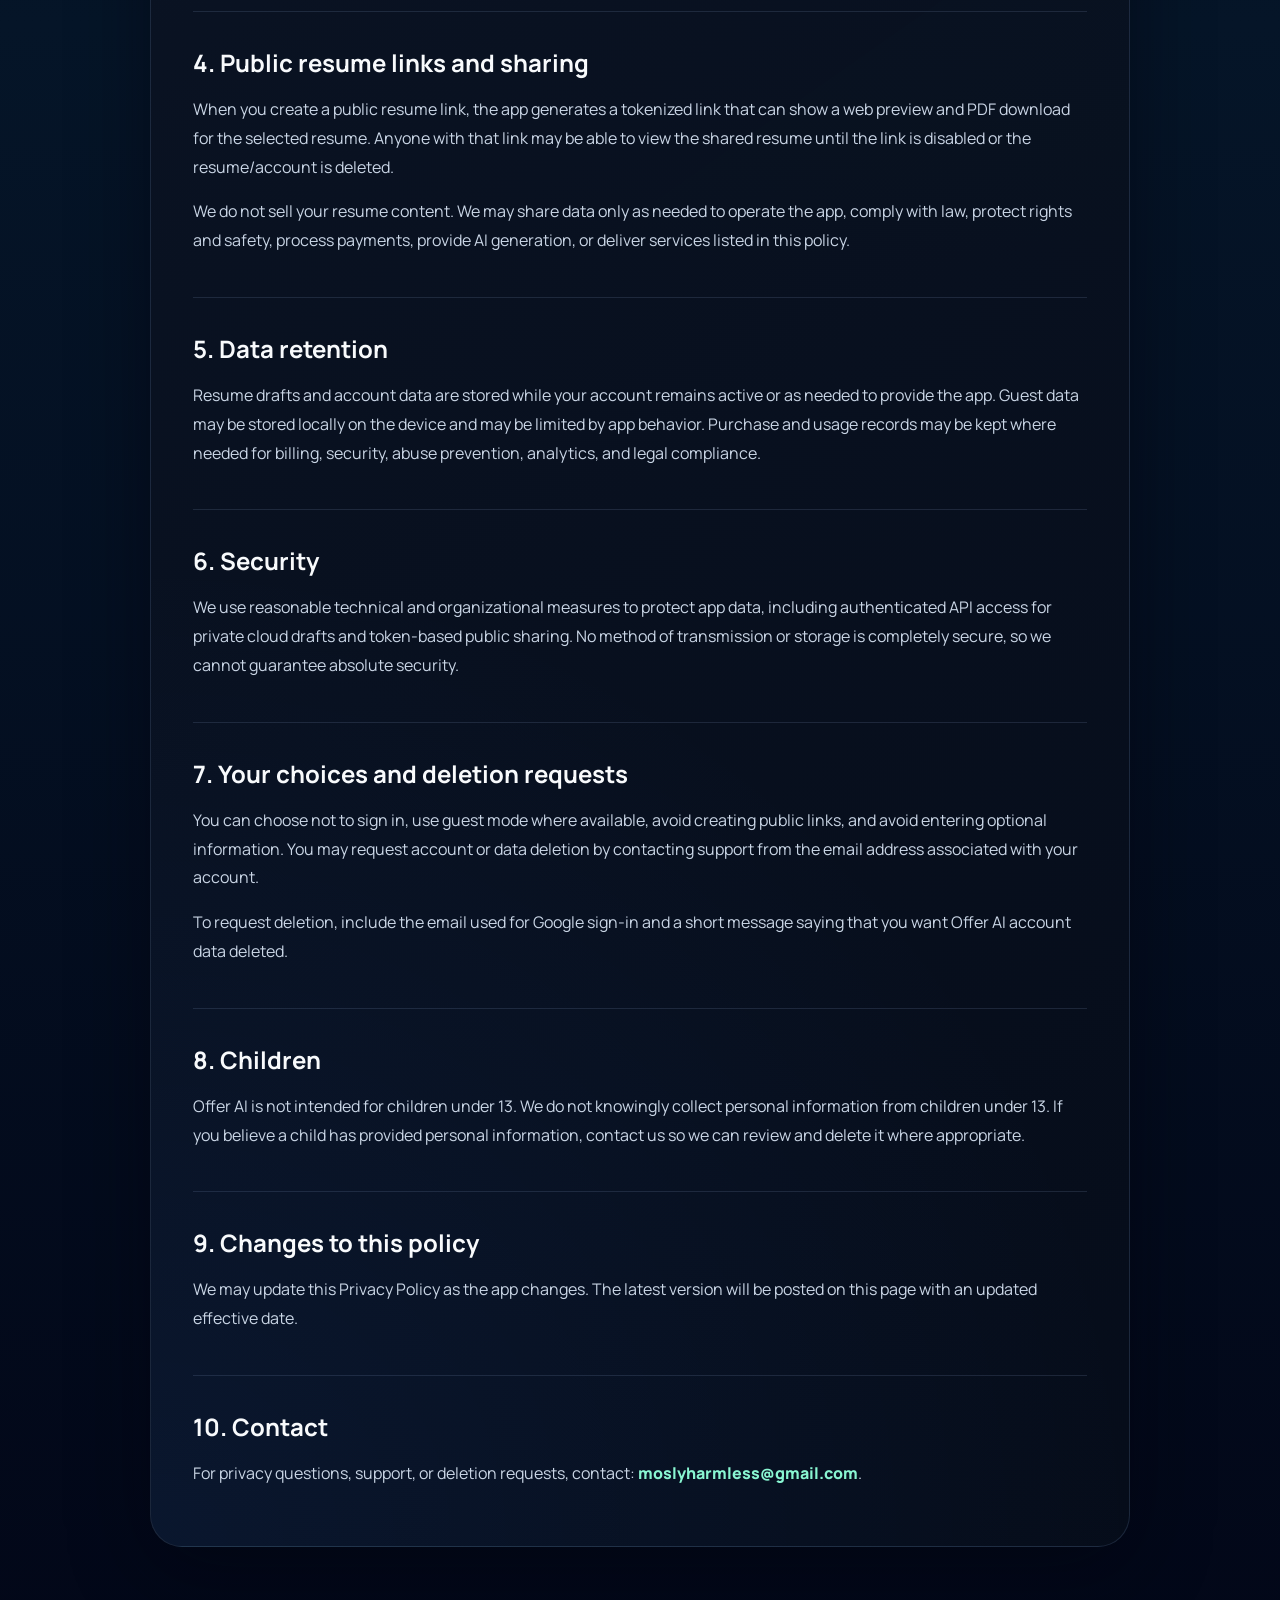
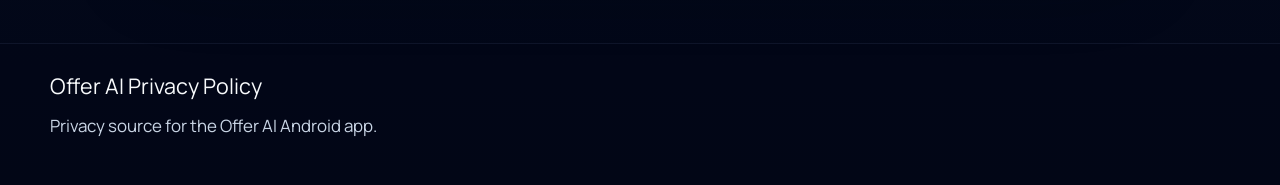
==== commit 97c04284: "Simplify privacy page and update styles Remove header, navigation sidebar, footer links and deferred" ====
--- a/privacy.html
+++ b/privacy.html
@@ -24,31 +24,10 @@
         rel="stylesheet"
     >
     <link rel="stylesheet" href="./styles.css">
-    <script defer src="./site-config.js"></script>
-    <script defer src="./script.js"></script>
 </head>
 <body class="privacy-page">
     <div class="page-glow page-glow-left"></div>
     <div class="page-glow page-glow-right"></div>
-
-    <header class="site-header">
-        <div class="container header-inner">
-            <a class="brand" href="./index.html" aria-label="Offer AI home">
-                <img src="./assets/img/app-icon.png" alt="Offer AI icon" class="brand-mark">
-                <span class="brand-copy">
-                    <span class="brand-name">Offer AI</span>
-                    <span class="brand-subtitle">Privacy Policy</span>
-                </span>
-            </a>
-
-            <nav class="site-nav" aria-label="Privacy navigation">
-                <a href="./index.html">Home</a>
-                <a href="./create-resume.html">Create Resume</a>
-                <a id="play-store-link" href="#" target="_blank" rel="noreferrer">Google Play</a>
-                <a href="#contact-policy">Contact</a>
-            </nav>
-        </div>
-    </header>
 
     <main>
         <section class="policy-hero">
@@ -63,7 +42,6 @@
                     </p>
                     <div class="policy-meta">
                         <span>Effective date: May 25, 2026</span>
-                        <span>App package: com.maksymkasianov.offerai</span>
                     </div>
                 </div>
 
@@ -81,20 +59,7 @@
         </section>
 
         <section class="content-section policy-section">
-            <div class="container policy-layout">
-                <aside class="policy-nav surface-card" aria-label="Policy sections">
-                    <a href="#information">Information</a>
-                    <a href="#usage">Use of data</a>
-                    <a href="#services">Service providers</a>
-                    <a href="#sharing">Sharing</a>
-                    <a href="#retention">Retention</a>
-                    <a href="#security">Security</a>
-                    <a href="#rights">Your choices</a>
-                    <a href="#children">Children</a>
-                    <a href="#changes">Changes</a>
-                    <a href="#contact-policy">Contact</a>
-                </aside>
-
+            <div class="container policy-layout policy-layout-single">
                 <article class="policy-card surface-card">
                     <section id="information">
                         <h2>1. Information we collect</h2>
@@ -233,14 +198,8 @@
             <div>
                 <div class="footer-brand">Offer AI Privacy Policy</div>
                 <p class="footer-copy">
-                    A dedicated privacy source for the Android app, Google Play listing, and website.
+                    Privacy source for the Offer AI Android app.
                 </p>
-            </div>
-
-            <div class="footer-links">
-                <a href="./index.html">Home</a>
-                <a href="./create-resume.html">Create Resume</a>
-                <a id="footer-play-link" href="#" target="_blank" rel="noreferrer">Google Play</a>
             </div>
         </div>
     </footer>
--- a/styles.css
+++ b/styles.css
@@ -26,6 +26,8 @@
 }
 
 html {
+    min-height: 100%;
+    background: #020617;
     scroll-behavior: smooth;
 }
 
@@ -39,6 +41,15 @@
         radial-gradient(circle at 85% 12%, rgba(137, 246, 210, 0.14), transparent 24%),
         linear-gradient(180deg, #030917 0%, #020617 36%, #04101f 100%);
     overflow-x: hidden;
+}
+
+body.privacy-page {
+    min-height: 100vh;
+    color-scheme: dark;
+    background:
+        radial-gradient(circle at 12% 0%, rgba(57, 208, 255, 0.24), transparent 34%),
+        radial-gradient(circle at 92% 16%, rgba(137, 246, 210, 0.16), transparent 28%),
+        linear-gradient(180deg, #020617 0%, #051528 48%, #020617 100%);
 }
 
 body::before {
@@ -952,7 +963,7 @@
 }
 
 .policy-hero {
-    padding: 72px 0 0;
+    padding: 42px 0 0;
 }
 
 .policy-hero-grid {
@@ -1009,6 +1020,11 @@
     align-items: start;
 }
 
+.policy-layout-single {
+    display: block;
+    max-width: 980px;
+}
+
 .policy-nav {
     position: sticky;
     top: 102px;
@@ -1033,6 +1049,9 @@
 
 .policy-card {
     padding: clamp(24px, 4vw, 42px);
+    background:
+        radial-gradient(circle at top left, rgba(57, 208, 255, 0.08), transparent 34%),
+        linear-gradient(145deg, rgba(12, 22, 39, 0.96), rgba(6, 13, 26, 0.95));
 }
 
 .policy-card section {
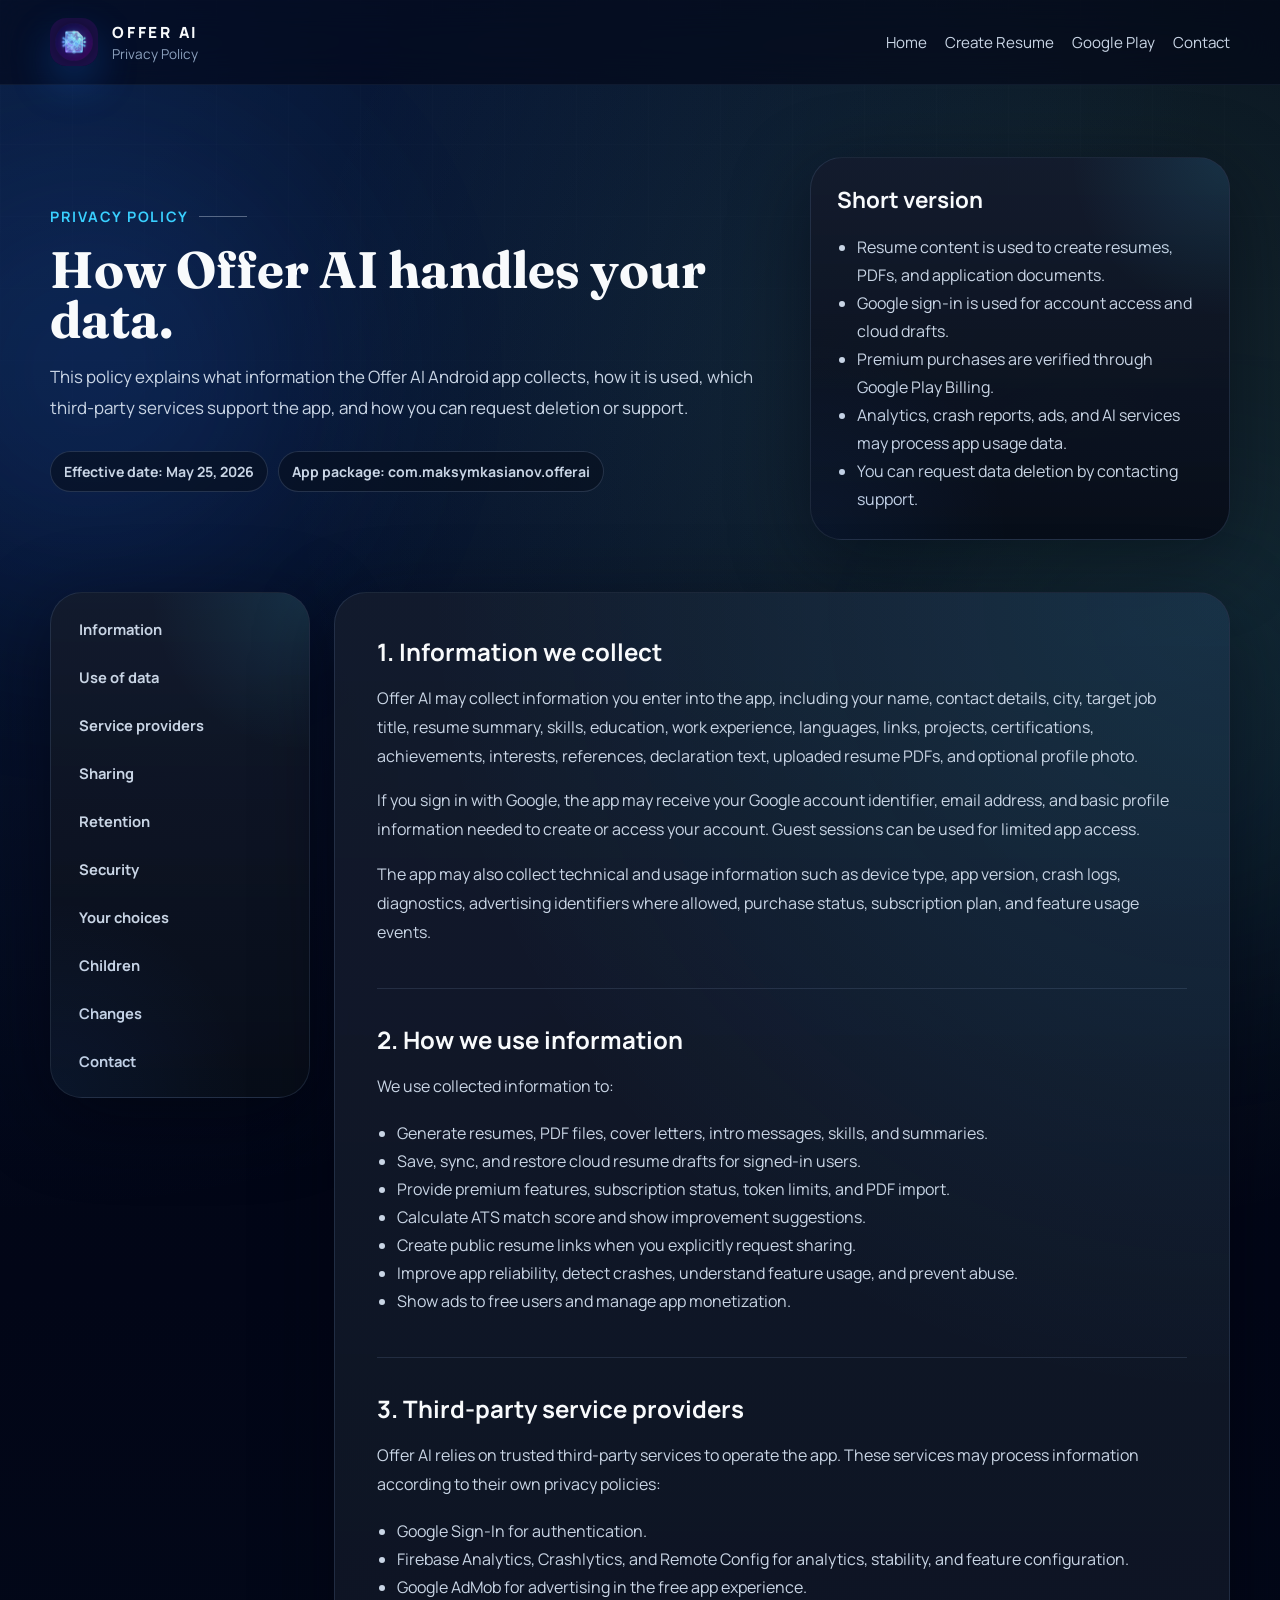
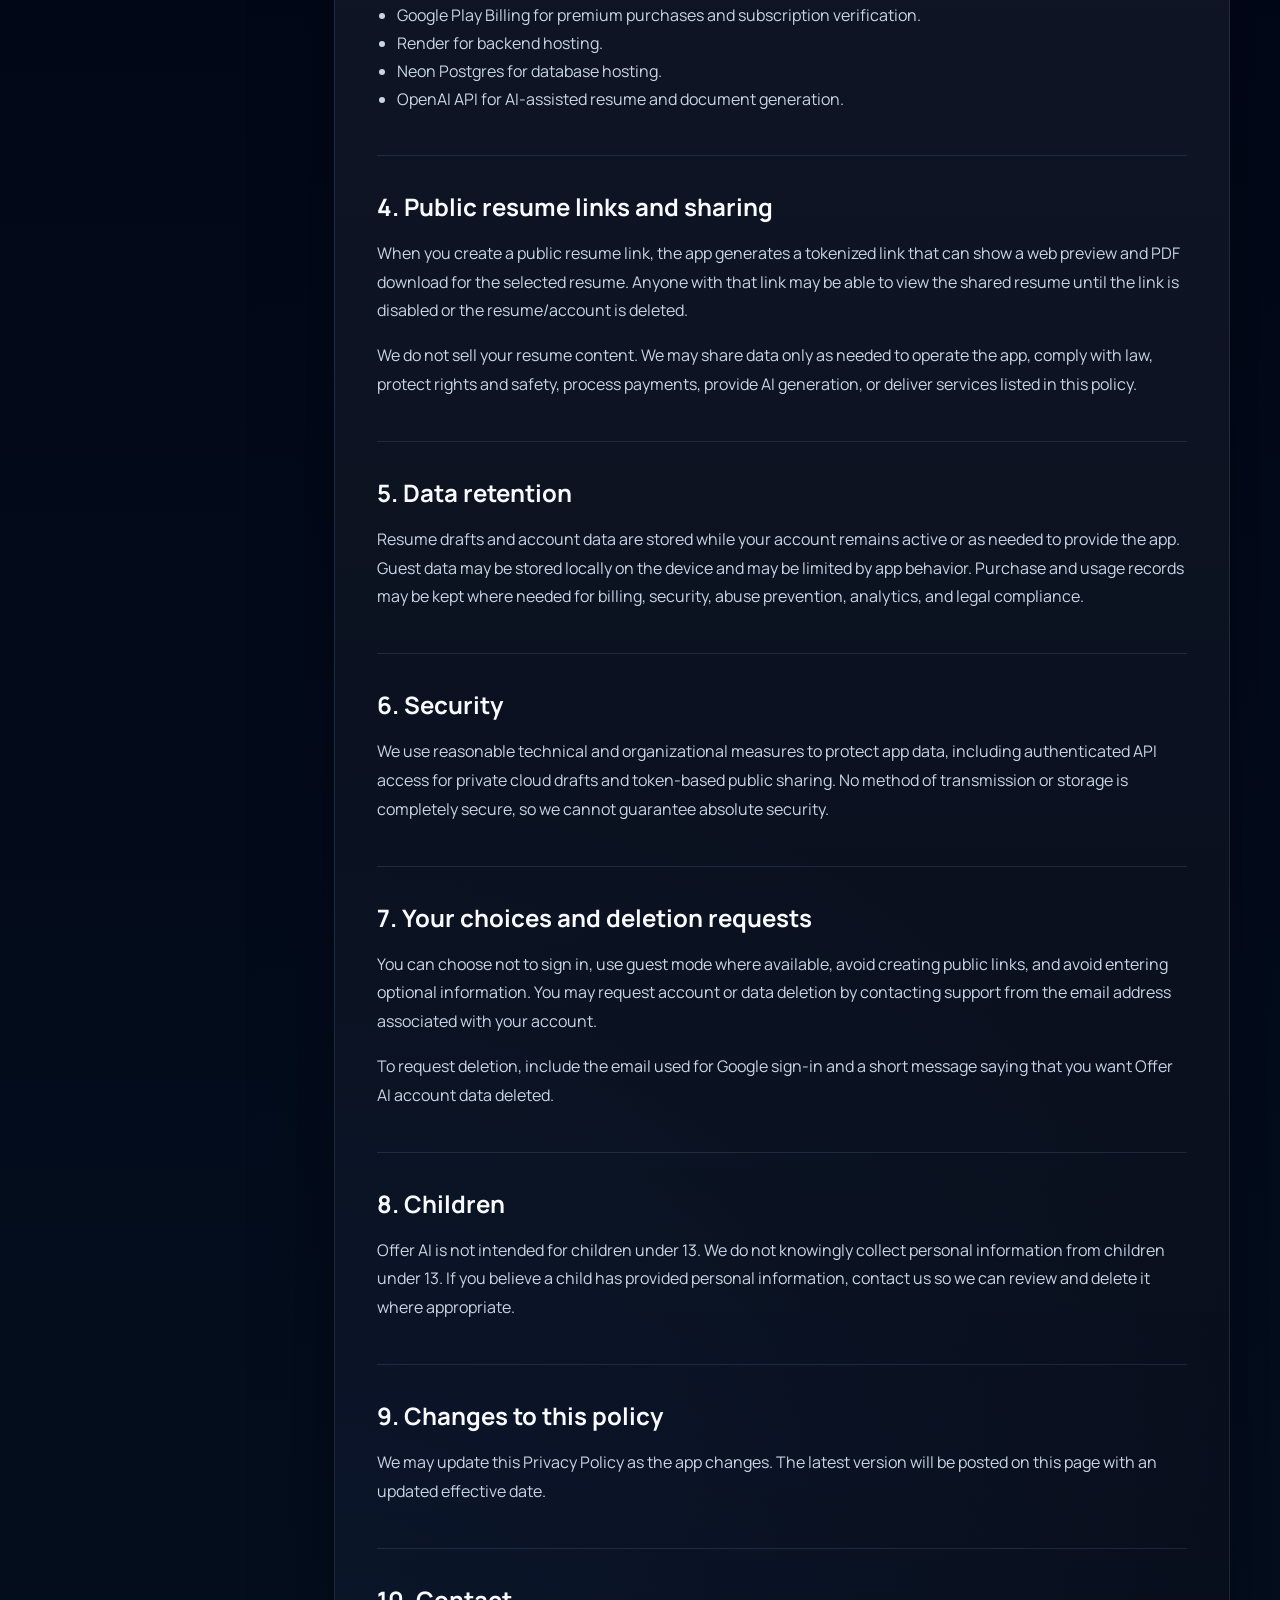
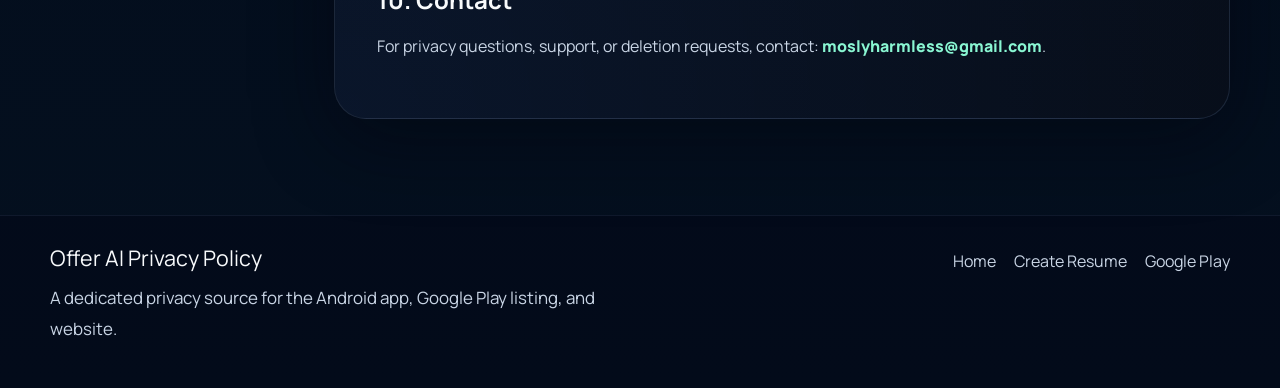
==== commit 58ecfcb5: "back site" ====
--- a/privacy.html
+++ b/privacy.html
@@ -24,10 +24,31 @@
         rel="stylesheet"
     >
     <link rel="stylesheet" href="./styles.css">
+    <script defer src="./site-config.js"></script>
+    <script defer src="./script.js"></script>
 </head>
 <body class="privacy-page">
     <div class="page-glow page-glow-left"></div>
     <div class="page-glow page-glow-right"></div>
+
+    <header class="site-header">
+        <div class="container header-inner">
+            <a class="brand" href="./index.html" aria-label="Offer AI home">
+                <img src="./assets/img/app-icon.png" alt="Offer AI icon" class="brand-mark">
+                <span class="brand-copy">
+                    <span class="brand-name">Offer AI</span>
+                    <span class="brand-subtitle">Privacy Policy</span>
+                </span>
+            </a>
+
+            <nav class="site-nav" aria-label="Privacy navigation">
+                <a href="./index.html">Home</a>
+                <a href="./create-resume.html">Create Resume</a>
+                <a id="play-store-link" href="#" target="_blank" rel="noreferrer">Google Play</a>
+                <a href="#contact-policy">Contact</a>
+            </nav>
+        </div>
+    </header>
 
     <main>
         <section class="policy-hero">
@@ -42,6 +63,7 @@
                     </p>
                     <div class="policy-meta">
                         <span>Effective date: May 25, 2026</span>
+                        <span>App package: com.maksymkasianov.offerai</span>
                     </div>
                 </div>
 
@@ -59,7 +81,20 @@
         </section>
 
         <section class="content-section policy-section">
-            <div class="container policy-layout policy-layout-single">
+            <div class="container policy-layout">
+                <aside class="policy-nav surface-card" aria-label="Policy sections">
+                    <a href="#information">Information</a>
+                    <a href="#usage">Use of data</a>
+                    <a href="#services">Service providers</a>
+                    <a href="#sharing">Sharing</a>
+                    <a href="#retention">Retention</a>
+                    <a href="#security">Security</a>
+                    <a href="#rights">Your choices</a>
+                    <a href="#children">Children</a>
+                    <a href="#changes">Changes</a>
+                    <a href="#contact-policy">Contact</a>
+                </aside>
+
                 <article class="policy-card surface-card">
                     <section id="information">
                         <h2>1. Information we collect</h2>
@@ -198,8 +233,14 @@
             <div>
                 <div class="footer-brand">Offer AI Privacy Policy</div>
                 <p class="footer-copy">
-                    Privacy source for the Offer AI Android app.
+                    A dedicated privacy source for the Android app, Google Play listing, and website.
                 </p>
+            </div>
+
+            <div class="footer-links">
+                <a href="./index.html">Home</a>
+                <a href="./create-resume.html">Create Resume</a>
+                <a id="footer-play-link" href="#" target="_blank" rel="noreferrer">Google Play</a>
             </div>
         </div>
     </footer>
--- a/styles.css
+++ b/styles.css
@@ -26,8 +26,6 @@
 }
 
 html {
-    min-height: 100%;
-    background: #020617;
     scroll-behavior: smooth;
 }
 
@@ -41,15 +39,6 @@
         radial-gradient(circle at 85% 12%, rgba(137, 246, 210, 0.14), transparent 24%),
         linear-gradient(180deg, #030917 0%, #020617 36%, #04101f 100%);
     overflow-x: hidden;
-}
-
-body.privacy-page {
-    min-height: 100vh;
-    color-scheme: dark;
-    background:
-        radial-gradient(circle at 12% 0%, rgba(57, 208, 255, 0.24), transparent 34%),
-        radial-gradient(circle at 92% 16%, rgba(137, 246, 210, 0.16), transparent 28%),
-        linear-gradient(180deg, #020617 0%, #051528 48%, #020617 100%);
 }
 
 body::before {
@@ -963,7 +952,7 @@
 }
 
 .policy-hero {
-    padding: 42px 0 0;
+    padding: 72px 0 0;
 }
 
 .policy-hero-grid {
@@ -1020,11 +1009,6 @@
     align-items: start;
 }
 
-.policy-layout-single {
-    display: block;
-    max-width: 980px;
-}
-
 .policy-nav {
     position: sticky;
     top: 102px;
@@ -1049,9 +1033,6 @@
 
 .policy-card {
     padding: clamp(24px, 4vw, 42px);
-    background:
-        radial-gradient(circle at top left, rgba(57, 208, 255, 0.08), transparent 34%),
-        linear-gradient(145deg, rgba(12, 22, 39, 0.96), rgba(6, 13, 26, 0.95));
 }
 
 .policy-card section {
